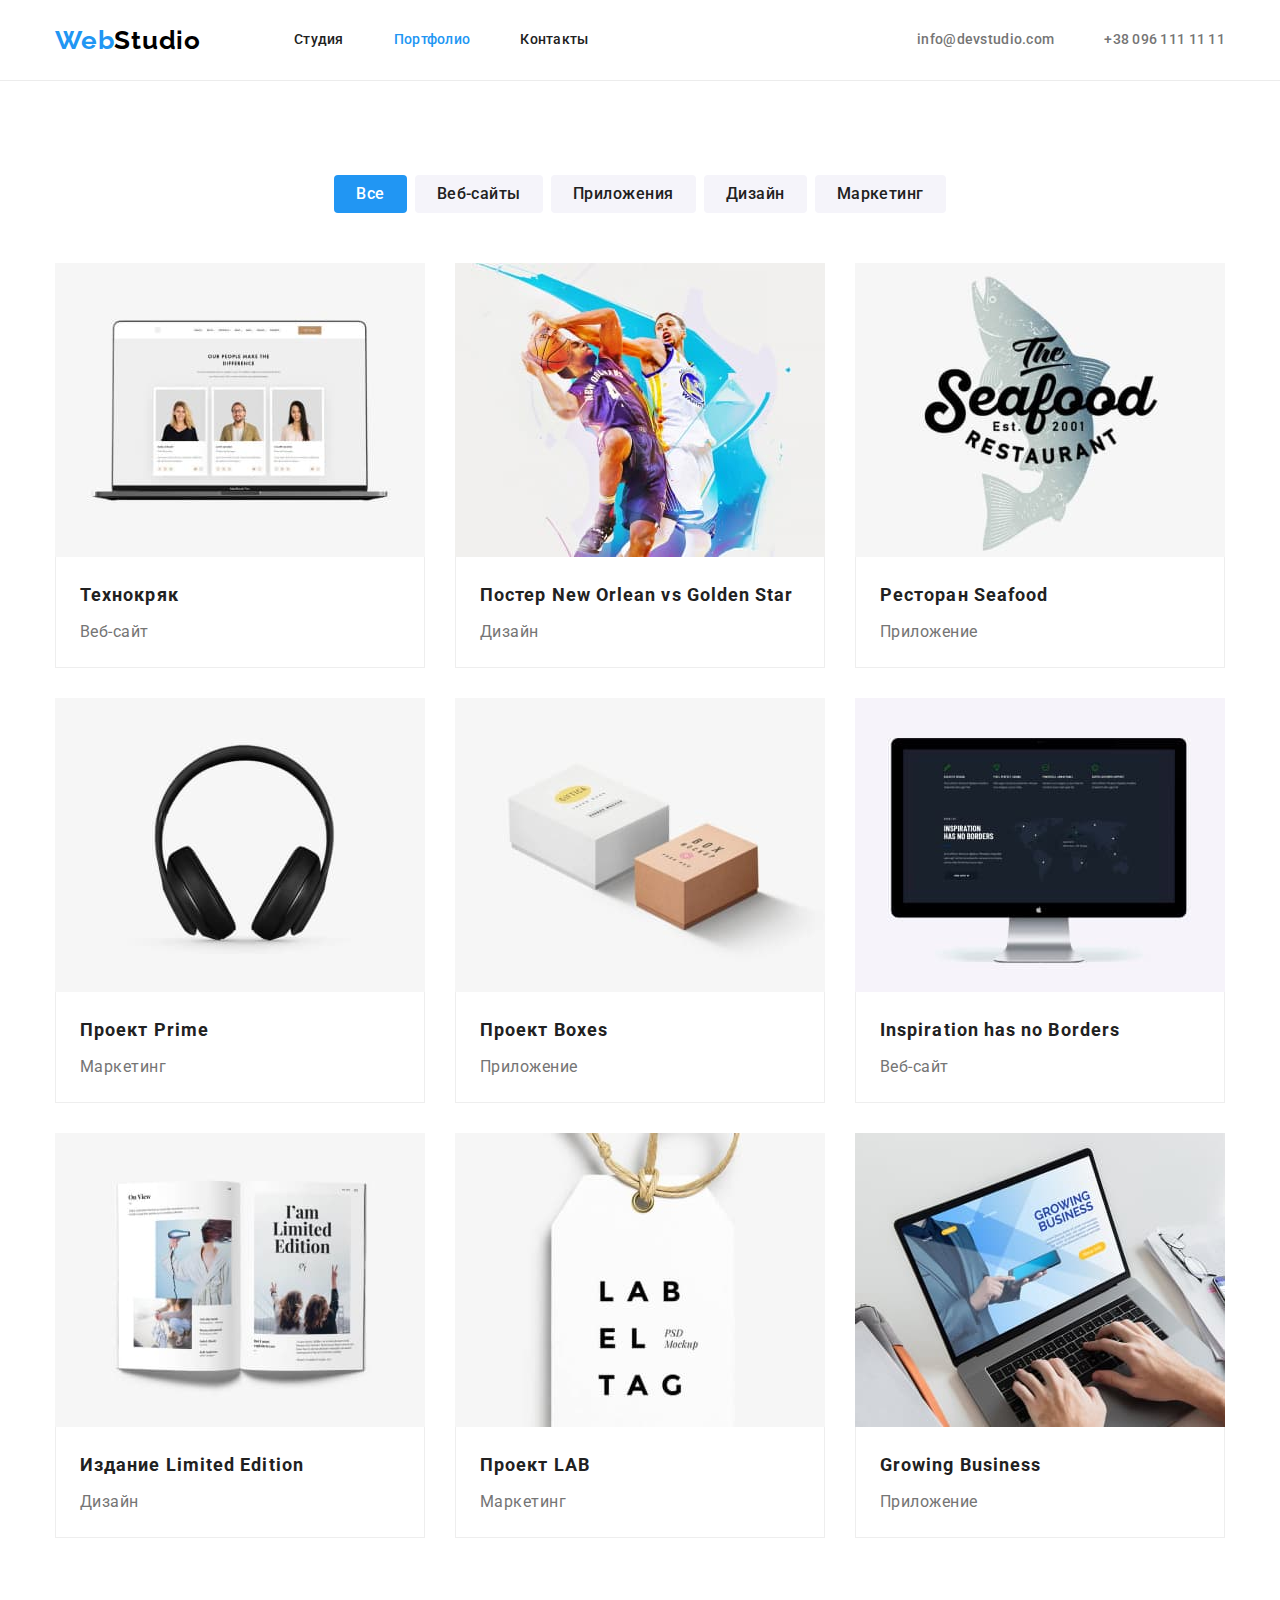
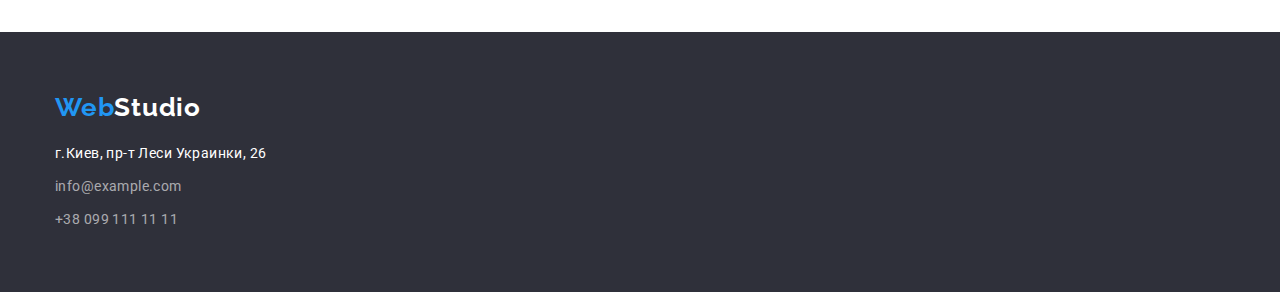
==== portfolio.html @ c89e2357 "create/duplicate main files" ====
<!DOCTYPE html>
<html lang="ru">
  <head>
    <meta charset="UTF-8" />
    <meta http-equiv="X-UA-Compatible" content="IE=edge" />
    <meta name="viewport" content="width=device-width, initial-scale=1.0" />
    <title>Портфолио</title>

    <link rel="preconnect" href="https://fonts.googleapis.com" />
    <link rel="preconnect" href="https://fonts.gstatic.com" crossorigin />
    <link
      href="https://fonts.googleapis.com/css2?family=Raleway:wght@700&family=Roboto:wght@400;500;700;900&display=swap"
      rel="stylesheet"
    />
    <link
      rel="stylesheet"
      href="https://cdnjs.cloudflare.com/ajax/libs/modern-normalize/1.1.0/modern-normalize.min.css"
    />
    <link rel="stylesheet" href="./css/styles.css" />
  </head>
  <body>
    <!--Шапка сайта-->

    <header class="header">
      <div class="container main-nav">
        <nav class="header-nav">
          <a class="logo link" href="./index.html">Web<span class="logo-black">Studio</span></a>

          <ul class="header-nav-list">
            <li class="header-nav-item">
              <a class="header-nav-link link" href="./index.html">Студия</a>
            </li>
            <li class="header-nav-item">
              <a class="header-nav-link link current" href="./portfolio.html">Портфолио</a>
            </li>
            <li class="header-nav-item">
              <a class="header-nav-link link" href="">Контакты</a>
            </li>
          </ul>
        </nav>
        <ul class="header-contact">
          <li class="header-contact-item">
            <a class="header-contact-link link" href="mailto:info@devstudio.com"
              >info@devstudio.com</a
            >
          </li>
          <li class="header-contact-item">
            <a class="header-contact-link link" href="tel:+380961111111">+38 096 111 11 11</a>
          </li>
        </ul>
      </div>
    </header>

    <!--Основной контент  -->

    <main>
      <section class="section">
        <div class="container">
          <h1 class="visually-hidden title">Портфолио</h1>

          <!-- Фильтры -->

          <ul class="filter-list">
            <li class="filter-item">
              <button class="filter-btn active" type="button">Все</button>
            </li>
            <li class="filter-item"><button class="filter-btn" type="button">Веб-сайты</button></li>
            <li class="filter-item">
              <button class="filter-btn" type="button">Приложения</button>
            </li>
            <li class="filter-item"><button class="filter-btn" type="button">Дизайн</button></li>
            <li class="filter-item">
              <button class="filter-btn" type="button">Маркетинг</button>
            </li>
          </ul>

          <!-- Проекты -->

          <ul class="project-list">
            <li class="project-list-item">
              <img
                class="project-list-img"
                src="./images/portfolio-01.jpg"
                alt="Открытый ноутбук с изображением сайта на экране"
                width="370"
              />
              <div class="project-list-cont">
                <h2 class="project-list-title title">Технокряк</h2>
                <p class="project-list-text">Веб-сайт</p>
              </div>
            </li>
            <li class="project-list-item">
              <img
                class="project-list-img"
                src="./images/portfolio-02.jpg"
                alt="Двое мужчин играют в баскетбол"
                width="370"
              />
              <div class="project-list-cont">
                <h2 class="project-list-title title">
                  Постер <span lang="en">New Orlean vs Golden Star</span>
                </h2>
                <p class="project-list-text">Дизайн</p>
              </div>
            </li>
            <li class="project-list-item">
              <img
                class="project-list-img"
                src="./images/portfolio-03.jpg"
                alt="Название ресторана на фоне рыбы"
                width="370"
              />
              <div class="project-list-cont">
                <h2 class="project-list-title title">Ресторан <span lang="en">Seafood</span></h2>
                <p class="project-list-text">Приложение</p>
              </div>
            </li>
            <li class="project-list-item">
              <img
                class="project-list-img"
                src="./images/portfolio-04.jpg"
                alt="Полноразмерные наушники"
                width="370"
              />
              <div class="project-list-cont">
                <h2 class="project-list-title title">Проект <span lang="en">Prime</span></h2>
                <p class="project-list-text">Маркетинг</p>
              </div>
            </li>
            <li class="project-list-item">
              <img
                class="project-list-img"
                src="./images/portfolio-05.jpg"
                alt="Две коробки:белая и крафт"
                width="370"
              />
              <div class="project-list-cont">
                <h2 class="project-list-title title">Проект <span>Boxes</span></h2>
                <p class="project-list-text">Приложение</p>
              </div>
            </li>
            <li class="project-list-item">
              <img
                class="project-list-img"
                src="./images/portfolio-06.jpg"
                alt="Монитор Apple с изображением сайта на экране"
                width="370"
              />
              <div class="project-list-cont">
                <h2 class="project-list-title title" lang="en">Inspiration has no Borders</h2>
                <p class="project-list-text">Веб-сайт</p>
              </div>
            </li>
            <li class="project-list-item">
              <img
                class="project-list-img"
                src="./images/portfolio-07.jpg"
                alt="Разворот журнала с картинками"
                width="370"
              />
              <div class="project-list-cont">
                <h2 class="project-list-title title">
                  Издание <span lang="en">Limited Edition</span>
                </h2>
                <p class="project-list-text">Дизайн</p>
              </div>
            </li>
            <li class="project-list-item">
              <img
                class="project-list-img"
                src="./images/portfolio-08.jpg"
                alt="Бирка с надписями на бечёвке"
                width="370"
              />
              <div class="project-list-cont">
                <h2 class="project-list-title title">Проект <span lang="en">LAB</span></h2>
                <p class="project-list-text">Маркетинг</p>
              </div>
            </li>
            <li class="project-list-item">
              <img
                class="project-list-img"
                src="./images/portfolio-09.jpg"
                alt="Ладони рук, работающие с клавиатурой открытого ноутбука"
                width="370"
              />
              <div class="project-list-cont">
                <h2 class="project-list-title title" lang="en">Growing Business</h2>
                <p class="project-list-text">Приложение</p>
              </div>
            </li>
          </ul>
        </div>
      </section>
    </main>

    <!--Подвал-->

    <footer class="footer">
      <div class="container">
        <a href="./index.html" class="logo link">Web<span class="logo-white">Studio</span></a>
        <address class="footer-addr">
          <ul class="footer-addr-list">
            <li class="footer-addr-item">
              <a
                class="footer-addr-link link"
                href="https://goo.gl/maps/jjjQnr7aBf25NbzN8"
                target="_blank"
                rel="noopener noreferrer"
                >г.Киев, пр-т Леси Украинки, 26</a
              >
            </li>
            <li class="footer-addr-item">
              <a class="footer-addr-link link" href="mailto:info@example.com">info@example.com</a>
            </li>
            <li class="footer-addr-item">
              <a class="footer-addr-link link" href="tel:+380991111111">+38 099 111 11 11</a>
            </li>
          </ul>
        </address>
      </div>
    </footer>
  </body>
</html>
---- css/styles.css ----
/*  цвет текста заголовков #212121  */
/* основной цвет текста #757575 */
/* дополнительный цвет текста и заголовков #FFFFFF */
/* цвет лого #000000, #2196F3 */
/* телефон и мыло в футере цвет rgba(255, 255, 255, 0.6);*/
/* акцент #2196F3 */
/* hero background #2F303A; */
/*  our team bg #F5F4FA;*/
/* footer bg #2F303A; */

/* -------------total styles------------- */

:root {
  --main-text-color: #757575;
  --accent-color: #2196f3;
  --title-color: #212121;
  --external-color: #ffffff;
  --bg-color: #2f303a;
  --ex-bg-color: #f5f4fa;
}

body {
  font-family: 'Roboto', sans-serif;
  color: var(--main-text-color);
  background-color: var(--external-color);
}

p,
h1,
h2,
h3,
h4,
h5,
h6 {
  margin: 0;
}

ul,
ol {
  list-style: none;
  margin: 0;
  padding-left: 0;
}

img {
  display: block;
  max-width: 100%;
  height: auto;
}

.link {
  text-decoration: none;
}

.title {
  color: var(--title-color);
}

.visually-hidden {
  position: absolute;
  white-space: nowrap;
  width: 1px;
  height: 1px;
  overflow: hidden;
  border: 0;
  padding: 0;
  clip: rect(0 0 0 0);
  clip-path: inset(50%);
  margin: -1px;
}

.container {
  width: 1200px;
  padding-left: 15px;
  padding-right: 15px;
  margin-left: auto;
  margin-right: auto;
}

.section {
  padding-top: 94px;
  padding-bottom: 94px;
}

/* -------------header styles-------------- */

.header {
  border-bottom: 1px solid #ececec;
}

.main-nav {
  display: flex;
  align-items: center;
}

.header-nav {
  display: flex;
  align-items: center;
}

.logo {
  display: block;

  font-family: 'Raleway', sans-serif;
  font-weight: 700;
  font-size: 26px;
  line-height: 1.19;
  letter-spacing: 0.03em;
  color: var(--accent-color);
}

.logo-black {
  color: #000000;
}

.header-nav-list {
  display: flex;
  align-items: center;
  margin-left: 93px;
}

.header-nav-item + .header-nav-item {
  margin-left: 50px;
}

.header-nav-link {
  display: block;
  padding-top: 32px;
  padding-bottom: 32px;

  font-weight: 500;
  font-size: 14px;
  line-height: 1.14;
  letter-spacing: 0.02em;
  color: var(--title-color);
}

.header-nav-link:hover,
.header-nav-link:focus {
  color: var(--accent-color);
}

.header-contact {
  display: flex;
  align-items: center;
  margin-left: auto;
}

.header-contact-item + .header-contact-item {
  margin-left: 50px;
}
.header-contact-link {
  display: block;
  padding-top: 32px;
  padding-bottom: 32px;

  font-weight: 500;
  font-size: 14px;
  line-height: 1.14;
  letter-spacing: 0.02em;
  color: var(--main-text-color);
}

.current,
.header-contact-link:hover,
.header-contact-link:focus {
  color: var(--accent-color);
}

/* ------------------hero styles---------------- */

.hero {
  padding-top: 200px;
  padding-bottom: 200px;

  background-color: var(--bg-color);
  text-align: center;
}

.hero-title {
  width: 696px;
  margin-left: auto;
  margin-right: auto;
  margin-bottom: 30px;

  font-weight: 900;
  font-size: 44px;
  line-height: 1.36;
  letter-spacing: 0.06em;
  text-transform: uppercase;
  color: var(--external-color);
}

.hero-btn {
  display: inline-block;
  padding: 10px 32px;

  font-size: 16px;
  line-height: 1.87;
  font-weight: 700;
  letter-spacing: 0.06em;
  background-color: var(--accent-color);
  color: var(--external-color);
  box-shadow: 0px 4px 4px rgba(0, 0, 0, 0.15);
  cursor: pointer;
  border: none;
  border-radius: 4px;
}

.hero-btn:hover,
.hero-btn:focus {
  background-color: #188ce8;
}

/* -------------Наши особенности styles-------- */

/* .feature {
} */

.feature-list {
  display: flex;
}

.feature-list-item {
  width: 270px;
}

.feature-list-item + .feature-list-item {
  margin-left: 30px;
}

.feature-list-title {
  font-size: 14px;
  line-height: 1.14;
  letter-spacing: 0.03em;
  text-transform: uppercase;
  margin-bottom: 10px;
}

.feature-list-text {
  font-size: 14px;
  line-height: 1.71;
  letter-spacing: 0.03em;
}

/* ------------Чем мы занимаемся styles----- */

.product {
  padding-top: 0;
}

.product-title {
  font-size: 36px;
  line-height: 1.17;
  text-align: center;
  letter-spacing: 0.03em;
  margin-bottom: 50px;
}

.product-list {
  display: flex;
}

.product-list-item + .product-list-item {
  margin-left: 30px;
}
/* .product-list-img {
} */

/* ---------Наша команда styles----------- */

.team {
  background-color: var(--ex-bg-color);
}

.team-title {
  font-size: 36px;
  line-height: 1.17;
  text-align: center;
  letter-spacing: 0.03em;
  margin-bottom: 50px;
}

.team-list {
  display: flex;
}

.team-list-item + .team-list-item {
  margin-left: 30px;
}

.team-list-item {
  text-align: center;

  box-shadow: 0px 1px 3px rgba(0, 0, 0, 0.12), 0px 1px 1px rgba(0, 0, 0, 0.14),
    0px 2px 1px rgba(0, 0, 0, 0.2);
  border-radius: 0px 0px 4px 4px;
  background-color: #ffffff;
}
/* .team-list-img {
} */

.team-list-cont {
  padding-top: 30px;
  padding-bottom: 30px;
}

.team-list-title {
  font-weight: 500;
  font-size: 16px;
  line-height: 1.19;
  letter-spacing: 0.03em;
  margin-bottom: 10px;
}
.team-list-text {
  font-size: 16px;
  line-height: 1.19;
  letter-spacing: 0.03em;
}

/* ------------Portfolio styles------------ */

/* .portfolio {
} */

/* ------------filter's styles------------- */

.filter-list {
  display: flex;
  justify-content: center;
  margin-bottom: 50px;
}

.filter-item + .filter-item {
  margin-left: 8px;
}

.filter-btn {
  display: inline-block;
  font-weight: 500;
  font-size: 16px;
  line-height: 1.62;
  letter-spacing: 0.03em;
  background-color: var(--ex-bg-color);
  color: var(--title-color);
  cursor: pointer;
  border: none;
  border-radius: 4px;
  padding: 6px 22px;
  text-align: center;
}

.active,
.filter-btn:hover,
.filter-btn:focus {
  background-color: var(--accent-color);
  color: var(--external-color);
}

/* ------------project styles----------- */

.project-list {
  display: flex;
  flex-wrap: wrap;
  /* flex-basis: calc(100% / 3 - 30px);
  margin: -15px; */
}

.project-list-item {
  /* max-width: 370px;
  margin: 15px; */
  width: calc((100% - 60px) / 3);
  margin-right: 30px;
  margin-bottom: 30px;

  background-color: #ffffff;
}

.project-list-item:nth-child(3n) {
  margin-right: 0;
}

.project-list-item:nth-last-child(-n + 3) {
  margin-bottom: 0;
}

/* .project-list-img {
} */

.project-list-cont {
  padding: 20px 24px;
  border-left: 1px solid #eeeeee;
  border-right: 1px solid #eeeeee;
  border-bottom: 1px solid #eeeeee;
}

.project-list-title {
  font-size: 18px;
  line-height: 2;
  letter-spacing: 0.06em;
  margin-bottom: 4px;
}

.project-list-text {
  font-size: 16px;
  line-height: 1.87;
  letter-spacing: 0.03em;
}

/* -------------footer styles------------- */

.footer {
  background-color: var(--bg-color);
  padding-top: 60px;
  padding-bottom: 60px;
}
.logo-white {
  color: #ffffff;
}

.footer-addr {
  margin-top: 20px;
}
/* .footer-addr-list {
} */

.footer-addr-item + .footer-addr-item {
  margin-top: 9px;
}

.footer-addr-link {
  font-style: normal;
  font-size: 14px;
  line-height: 1.71;
  letter-spacing: 0.03em;
  color: rgba(255, 255, 255, 0.6);
}

.footer-addr-link[target='_blank'] {
  color: #ffffff;
}

.footer-addr-link:hover,
.footer-addr-link:focus {
  color: var(--main-text-color);
}
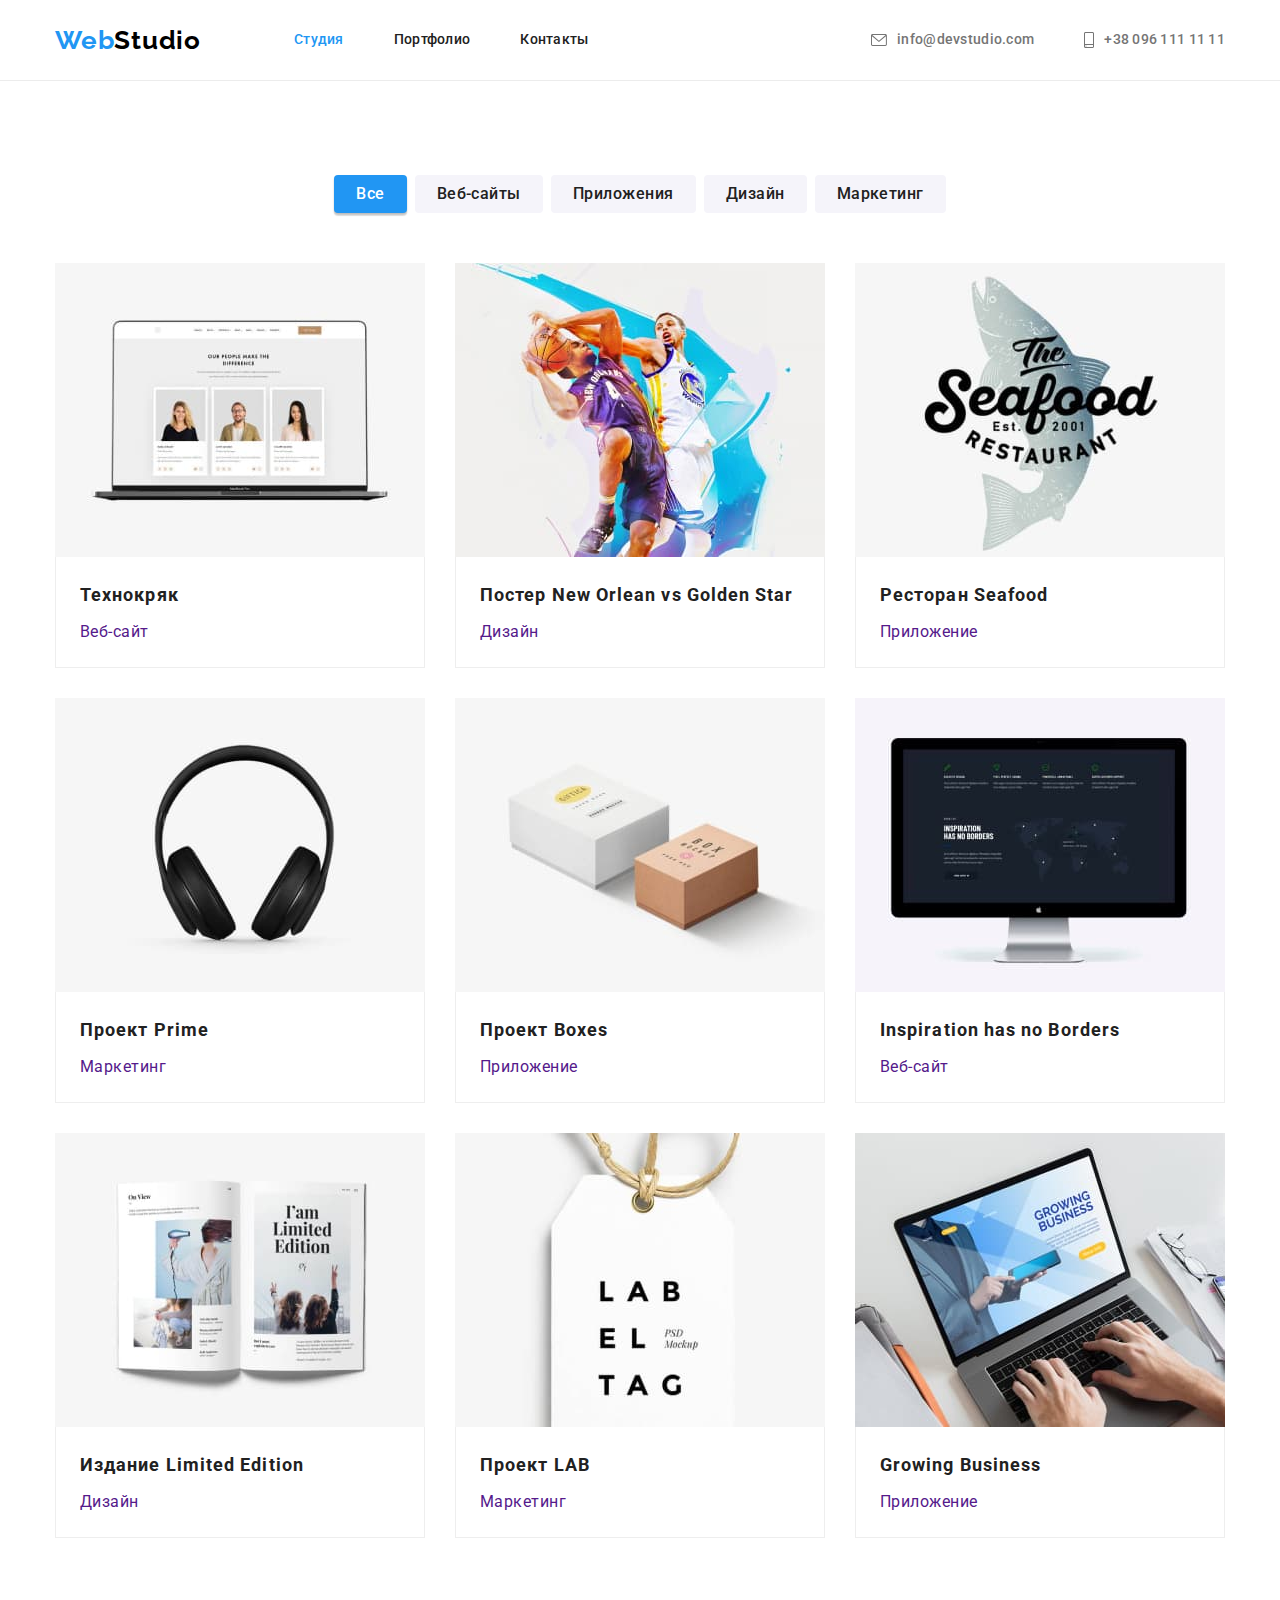
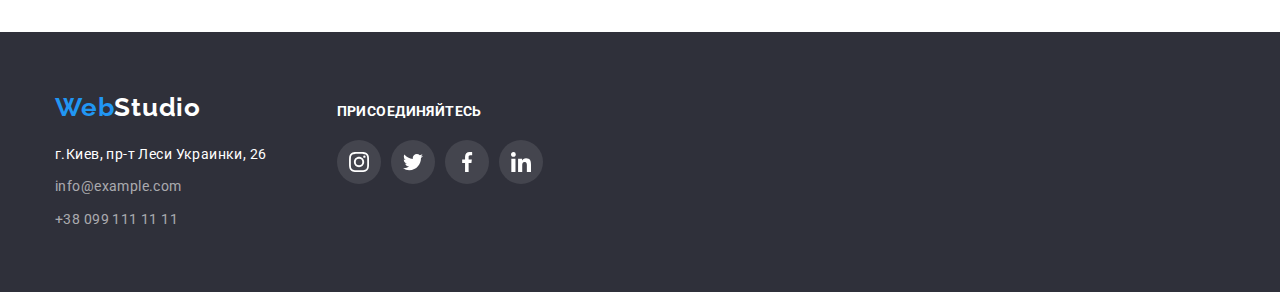
==== commit f4013a98: "add mentor's edits." ====
--- a/portfolio.html
+++ b/portfolio.html
@@ -28,24 +28,30 @@
 
           <ul class="header-nav-list">
             <li class="header-nav-item">
-              <a class="header-nav-link link" href="./index.html">Студия</a>
+              <a class="header-nav-link link current" href="./index.html">Студия</a>
             </li>
             <li class="header-nav-item">
-              <a class="header-nav-link link current" href="./portfolio.html">Портфолио</a>
-            </li>
-            <li class="header-nav-item">
-              <a class="header-nav-link link" href="">Контакты</a>
-            </li>
+              <a class="header-nav-link link" href="./portfolio.html">Портфолио</a>
+            </li>
+            <li class="header-nav-item"><a class="header-nav-link link" href="">Контакты</a></li>
           </ul>
         </nav>
         <ul class="header-contact">
           <li class="header-contact-item">
-            <a class="header-contact-link link" href="mailto:info@devstudio.com"
-              >info@devstudio.com</a
+            <a class="header-contact-link link" href="mailto:info@devstudio.com">
+              <svg class="contact-icon" width="16" height="12">
+                <use href="./images/icons.svg#icon-envelope"></use>
+              </svg>
+              info@devstudio.com</a
             >
           </li>
           <li class="header-contact-item">
-            <a class="header-contact-link link" href="tel:+380961111111">+38 096 111 11 11</a>
+            <a class="header-contact-link link" href="tel:+380961111111">
+              <svg class="contact-icon" width="10" height="16">
+                <use href="./images/icons.svg#icon-smartphone"></use>
+              </svg>
+              +38 096 111 11 11
+            </a>
           </li>
         </ul>
       </div>
@@ -78,116 +84,134 @@
 
           <ul class="project-list">
             <li class="project-list-item">
-              <img
-                class="project-list-img"
-                src="./images/portfolio-01.jpg"
-                alt="Открытый ноутбук с изображением сайта на экране"
-                width="370"
-              />
-              <div class="project-list-cont">
-                <h2 class="project-list-title title">Технокряк</h2>
-                <p class="project-list-text">Веб-сайт</p>
-              </div>
-            </li>
-            <li class="project-list-item">
-              <img
-                class="project-list-img"
-                src="./images/portfolio-02.jpg"
-                alt="Двое мужчин играют в баскетбол"
-                width="370"
-              />
-              <div class="project-list-cont">
-                <h2 class="project-list-title title">
-                  Постер <span lang="en">New Orlean vs Golden Star</span>
-                </h2>
-                <p class="project-list-text">Дизайн</p>
-              </div>
-            </li>
-            <li class="project-list-item">
-              <img
-                class="project-list-img"
-                src="./images/portfolio-03.jpg"
-                alt="Название ресторана на фоне рыбы"
-                width="370"
-              />
-              <div class="project-list-cont">
-                <h2 class="project-list-title title">Ресторан <span lang="en">Seafood</span></h2>
-                <p class="project-list-text">Приложение</p>
-              </div>
-            </li>
-            <li class="project-list-item">
-              <img
-                class="project-list-img"
-                src="./images/portfolio-04.jpg"
-                alt="Полноразмерные наушники"
-                width="370"
-              />
-              <div class="project-list-cont">
-                <h2 class="project-list-title title">Проект <span lang="en">Prime</span></h2>
-                <p class="project-list-text">Маркетинг</p>
-              </div>
-            </li>
-            <li class="project-list-item">
-              <img
-                class="project-list-img"
-                src="./images/portfolio-05.jpg"
-                alt="Две коробки:белая и крафт"
-                width="370"
-              />
-              <div class="project-list-cont">
-                <h2 class="project-list-title title">Проект <span>Boxes</span></h2>
-                <p class="project-list-text">Приложение</p>
-              </div>
-            </li>
-            <li class="project-list-item">
-              <img
-                class="project-list-img"
-                src="./images/portfolio-06.jpg"
-                alt="Монитор Apple с изображением сайта на экране"
-                width="370"
-              />
-              <div class="project-list-cont">
-                <h2 class="project-list-title title" lang="en">Inspiration has no Borders</h2>
-                <p class="project-list-text">Веб-сайт</p>
-              </div>
-            </li>
-            <li class="project-list-item">
-              <img
-                class="project-list-img"
-                src="./images/portfolio-07.jpg"
-                alt="Разворот журнала с картинками"
-                width="370"
-              />
-              <div class="project-list-cont">
-                <h2 class="project-list-title title">
-                  Издание <span lang="en">Limited Edition</span>
-                </h2>
-                <p class="project-list-text">Дизайн</p>
-              </div>
-            </li>
-            <li class="project-list-item">
-              <img
-                class="project-list-img"
-                src="./images/portfolio-08.jpg"
-                alt="Бирка с надписями на бечёвке"
-                width="370"
-              />
-              <div class="project-list-cont">
-                <h2 class="project-list-title title">Проект <span lang="en">LAB</span></h2>
-                <p class="project-list-text">Маркетинг</p>
-              </div>
-            </li>
-            <li class="project-list-item">
-              <img
-                class="project-list-img"
-                src="./images/portfolio-09.jpg"
-                alt="Ладони рук, работающие с клавиатурой открытого ноутбука"
-                width="370"
-              />
-              <div class="project-list-cont">
-                <h2 class="project-list-title title" lang="en">Growing Business</h2>
-                <p class="project-list-text">Приложение</p>
-              </div>
+              <a class="project-list-link link" href="">
+                <img
+                  class="project-list-img"
+                  src="./images/portfolio-01.jpg"
+                  alt="Открытый ноутбук с изображением сайта на экране"
+                  width="370"
+                />
+                <div class="project-list-cont">
+                  <h2 class="project-list-title title">Технокряк</h2>
+                  <p class="project-list-text">Веб-сайт</p>
+                </div>
+              </a>
+            </li>
+            <li class="project-list-item">
+              <a class="project-list-link link" href="">
+                <img
+                  class="project-list-img"
+                  src="./images/portfolio-02.jpg"
+                  alt="Двое мужчин играют в баскетбол"
+                  width="370"
+                />
+                <div class="project-list-cont">
+                  <h2 class="project-list-title title">
+                    Постер <span lang="en">New Orlean vs Golden Star</span>
+                  </h2>
+                  <p class="project-list-text">Дизайн</p>
+                </div>
+              </a>
+            </li>
+            <li class="project-list-item">
+              <a class="project-list-link link" href="">
+                <img
+                  class="project-list-img"
+                  src="./images/portfolio-03.jpg"
+                  alt="Название ресторана на фоне рыбы"
+                  width="370"
+                />
+                <div class="project-list-cont">
+                  <h2 class="project-list-title title">Ресторан <span lang="en">Seafood</span></h2>
+                  <p class="project-list-text">Приложение</p>
+                </div>
+              </a>
+            </li>
+            <li class="project-list-item">
+              <a class="project-list-link link" href="">
+                <img
+                  class="project-list-img"
+                  src="./images/portfolio-04.jpg"
+                  alt="Полноразмерные наушники"
+                  width="370"
+                />
+                <div class="project-list-cont">
+                  <h2 class="project-list-title title">Проект <span lang="en">Prime</span></h2>
+                  <p class="project-list-text">Маркетинг</p>
+                </div>
+              </a>
+            </li>
+            <li class="project-list-item">
+              <a class="project-list-link link" href="">
+                <img
+                  class="project-list-img"
+                  src="./images/portfolio-05.jpg"
+                  alt="Две коробки:белая и крафт"
+                  width="370"
+                />
+                <div class="project-list-cont">
+                  <h2 class="project-list-title title">Проект <span>Boxes</span></h2>
+                  <p class="project-list-text">Приложение</p>
+                </div>
+              </a>
+            </li>
+            <li class="project-list-item">
+              <a class="project-list-link link" href="">
+                <img
+                  class="project-list-img"
+                  src="./images/portfolio-06.jpg"
+                  alt="Монитор Apple с изображением сайта на экране"
+                  width="370"
+                />
+                <div class="project-list-cont">
+                  <h2 class="project-list-title title" lang="en">Inspiration has no Borders</h2>
+                  <p class="project-list-text">Веб-сайт</p>
+                </div>
+              </a>
+            </li>
+            <li class="project-list-item">
+              <a class="project-list-link link" href="">
+                <img
+                  class="project-list-img"
+                  src="./images/portfolio-07.jpg"
+                  alt="Разворот журнала с картинками"
+                  width="370"
+                />
+                <div class="project-list-cont">
+                  <h2 class="project-list-title title">
+                    Издание <span lang="en">Limited Edition</span>
+                  </h2>
+                  <p class="project-list-text">Дизайн</p>
+                </div>
+              </a>
+            </li>
+            <li class="project-list-item">
+              <a class="project-list-link link" href="">
+                <img
+                  class="project-list-img"
+                  src="./images/portfolio-08.jpg"
+                  alt="Бирка с надписями на бечёвке"
+                  width="370"
+                />
+                <div class="project-list-cont">
+                  <h2 class="project-list-title title">Проект <span lang="en">LAB</span></h2>
+                  <p class="project-list-text">Маркетинг</p>
+                </div>
+              </a>
+            </li>
+            <li class="project-list-item">
+              <a class="project-list-link link" href="">
+                <img
+                  class="project-list-img"
+                  src="./images/portfolio-09.jpg"
+                  alt="Ладони рук, работающие с клавиатурой открытого ноутбука"
+                  width="370"
+                />
+                <div class="project-list-cont">
+                  <h2 class="project-list-title title" lang="en">Growing Business</h2>
+                  <p class="project-list-text">Приложение</p>
+                </div>
+              </a>
             </li>
           </ul>
         </div>
@@ -197,27 +221,62 @@
     <!--Подвал-->
 
     <footer class="footer">
-      <div class="container">
-        <a href="./index.html" class="logo link">Web<span class="logo-white">Studio</span></a>
-        <address class="footer-addr">
-          <ul class="footer-addr-list">
-            <li class="footer-addr-item">
-              <a
-                class="footer-addr-link link"
-                href="https://goo.gl/maps/jjjQnr7aBf25NbzN8"
-                target="_blank"
-                rel="noopener noreferrer"
-                >г.Киев, пр-т Леси Украинки, 26</a
-              >
-            </li>
-            <li class="footer-addr-item">
-              <a class="footer-addr-link link" href="mailto:info@example.com">info@example.com</a>
-            </li>
-            <li class="footer-addr-item">
-              <a class="footer-addr-link link" href="tel:+380991111111">+38 099 111 11 11</a>
-            </li>
-          </ul>
-        </address>
+      <div class="container footerflex">
+        <div class="footer-box-addr">
+          <a href="./index.html" class="logo link">Web<span class="logo-white">Studio</span></a>
+          <address class="footer-addr">
+            <ul class="footer-addr-list">
+              <li class="footer-addr-item">
+                <a
+                  class="footer-addr-link link"
+                  href="https://goo.gl/maps/jjjQnr7aBf25NbzN8"
+                  target="_blank"
+                  rel="noopener noreferrer"
+                  >г.Киев, пр-т Леси Украинки, 26</a
+                >
+              </li>
+              <li class="footer-addr-item">
+                <a class="footer-addr-link link" href="mailto:info@example.com">info@example.com</a>
+              </li>
+              <li class="footer-addr-item">
+                <a class="footer-addr-link link" href="tel:+380991111111">+38 099 111 11 11</a>
+              </li>
+            </ul>
+          </address>
+        </div>
+        <div class="footer-box-social">
+          <h2 class="footer-social-title">Присоединяйтесь</h2>
+          <ul class="footer-social-list">
+            <li class="footer-social-item">
+              <a class="footer-social-link link" href="#" target="_blank" rel="noopener noreferrer">
+                <svg width="20" height="20">
+                  <use href="./images/icons.svg#icon-instagram"></use>
+                </svg>
+              </a>
+            </li>
+            <li class="footer-social-item">
+              <a class="footer-social-link link" href="#" target="_blank" rel="noopener noreferrer">
+                <svg width="20" height="20">
+                  <use href="./images/icons.svg#icon-twitter"></use>
+                </svg>
+              </a>
+            </li>
+            <li class="footer-social-item">
+              <a class="footer-social-link link" href="#" target="_blank" rel="noopener noreferrer">
+                <svg width="20" height="20">
+                  <use href="./images/icons.svg#icon-facebook"></use>
+                </svg>
+              </a>
+            </li>
+            <li class="footer-social-item">
+              <a class="footer-social-link link" href="#" target="_blank" rel="noopener noreferrer">
+                <svg width="20" height="20">
+                  <use href="./images/icons.svg#icon-linkedin"></use>
+                </svg>
+              </a>
+            </li>
+          </ul>
+        </div>
       </div>
     </footer>
   </body>
--- a/css/styles.css
+++ b/css/styles.css
@@ -150,7 +150,8 @@
   margin-left: 50px;
 }
 .header-contact-link {
-  display: block;
+  display: flex;
+  align-items: center;
   padding-top: 32px;
   padding-bottom: 32px;
 
@@ -161,9 +162,16 @@
   color: var(--main-text-color);
 }
 
+.contact-icon {
+  margin-right: 10px;
+  fill: currentColor;
+}
+
 .current,
 .header-contact-link:hover,
-.header-contact-link:focus {
+.header-contact-link:focus,
+.icon-contact:hover,
+.icon-contact:focus {
   color: var(--accent-color);
 }
 
@@ -172,9 +180,16 @@
 .hero {
   padding-top: 200px;
   padding-bottom: 200px;
-
   background-color: var(--bg-color);
   text-align: center;
+  max-width: 1600px;
+  margin-left: auto;
+  margin-right: auto;
+  background-image: linear-gradient(rgba(47, 48, 58, 0.4), rgba(47, 48, 58, 0.4)),
+    url(../images/hero-bg.jpg);
+  background-position: 50% 50%;
+  background-repeat: no-repeat;
+  background-size: cover;
 }
 
 .hero-title {
@@ -225,6 +240,16 @@
   width: 270px;
 }
 
+.feature-box-icon {
+  display: flex;
+  height: 120px;
+  align-items: center;
+  justify-content: center;
+  background-color: var(--ex-bg-color);
+  border-radius: 4px;
+  margin-bottom: 30px;
+}
+
 .feature-list-item + .feature-list-item {
   margin-left: 30px;
 }
@@ -264,10 +289,11 @@
 .product-list-item + .product-list-item {
   margin-left: 30px;
 }
-/* .product-list-img {
-} */
-
-/* ---------Наша команда styles----------- */
+
+/* .product-list-img{
+} */
+
+/* ---------Наша команда styles------------*/
 
 .team {
   background-color: var(--ex-bg-color);
@@ -316,8 +342,74 @@
   font-size: 16px;
   line-height: 1.19;
   letter-spacing: 0.03em;
-}
-
+  margin-bottom: 16px;
+}
+
+.team-social-list {
+  display: flex;
+  justify-content: center;
+}
+
+.team-social-item + .team-social-item {
+  margin-left: 10px;
+}
+
+.team-social-link {
+  width: 44px;
+  height: 44px;
+  display: flex;
+  justify-content: center;
+  align-items: center;
+  fill: #afb1b8;
+  border-radius: 50%;
+}
+
+.team-social-link:hover,
+.team-social-link:focus {
+  background-color: var(--accent-color);
+  fill: var(--external-color);
+  box-shadow: 0px 4px 4px rgba(0, 0, 0, 0.25);
+}
+
+/* -----------Clients styles--------------- */
+
+.client-title {
+  font-size: 36px;
+  line-height: 1, 17;
+  text-align: center;
+  letter-spacing: 0.03em;
+  margin-bottom: 50px;
+}
+
+.client-list {
+  display: flex;
+  justify-content: center;
+}
+
+.client-item + .client-item {
+  margin-left: 30px;
+}
+
+.client-link {
+  width: 170px;
+  height: 92px;
+  display: flex;
+  justify-content: center;
+  align-items: center;
+  color: #afb1b8;
+  border: 1px solid #afb1b8;
+  border-radius: 4px;
+}
+
+.client-icon {
+  fill: currentColor;
+}
+
+.client-link:hover,
+.client-link:focus {
+  color: var(--accent-color);
+  border-color: var(--accent-color);
+}
 /* ------------Portfolio styles------------ */
 
 /* .portfolio {
@@ -355,6 +447,8 @@
 .filter-btn:focus {
   background-color: var(--accent-color);
   color: var(--external-color);
+  box-shadow: 0px 3px 1px rgba(0, 0, 0, 0.1), 0px 1px 2px rgba(0, 0, 0, 0.08),
+    0px 2px 2px rgba(0, 0, 0, 0.12);
 }
 
 /* ------------project styles----------- */
@@ -384,6 +478,15 @@
   margin-bottom: 0;
 }
 
+.project-list-link {
+  display: block;
+}
+
+.project-list-link:hover {
+  box-shadow: 0px 1px 1px rgba(0, 0, 0, 0.12), 0px 4px 4px rgba(0, 0, 0, 0.06),
+    1px 4px 6px rgba(0, 0, 0, 0.16);
+}
+
 /* .project-list-img {
 } */
 
@@ -410,10 +513,16 @@
 /* -------------footer styles------------- */
 
 .footer {
-  background-color: var(--bg-color);
   padding-top: 60px;
   padding-bottom: 60px;
-}
+  background-color: var(--bg-color);
+}
+
+.footerflex {
+  display: flex;
+  align-items: baseline;
+}
+
 .logo-white {
   color: #ffffff;
 }
@@ -444,3 +553,47 @@
 .footer-addr-link:focus {
   color: var(--main-text-color);
 }
+
+/* .footer-box-addr {
+  
+} */
+
+.footer-box-social {
+  margin-left: 70px;
+}
+
+.footer-social-title {
+  font-weight: 700;
+  font-size: 14px;
+  line-height: 1.14;
+  letter-spacing: 0.03em;
+  text-transform: uppercase;
+  color: #ffffff;
+
+  margin-bottom: 20px;
+}
+
+.footer-social-list {
+  display: flex;
+  justify-content: space-between;
+}
+
+.footer-social-item + .footer-social-item {
+  margin-left: 10px;
+}
+
+.footer-social-link {
+  width: 44px;
+  height: 44px;
+  display: flex;
+  justify-content: center;
+  align-items: center;
+  background-color: rgba(255, 255, 255, 0.1);
+  fill: var(--external-color);
+  border-radius: 50%;
+}
+
+.footer-social-link:hover,
+.footer-social-link:focus {
+  background-color: var(--accent-color);
+}
